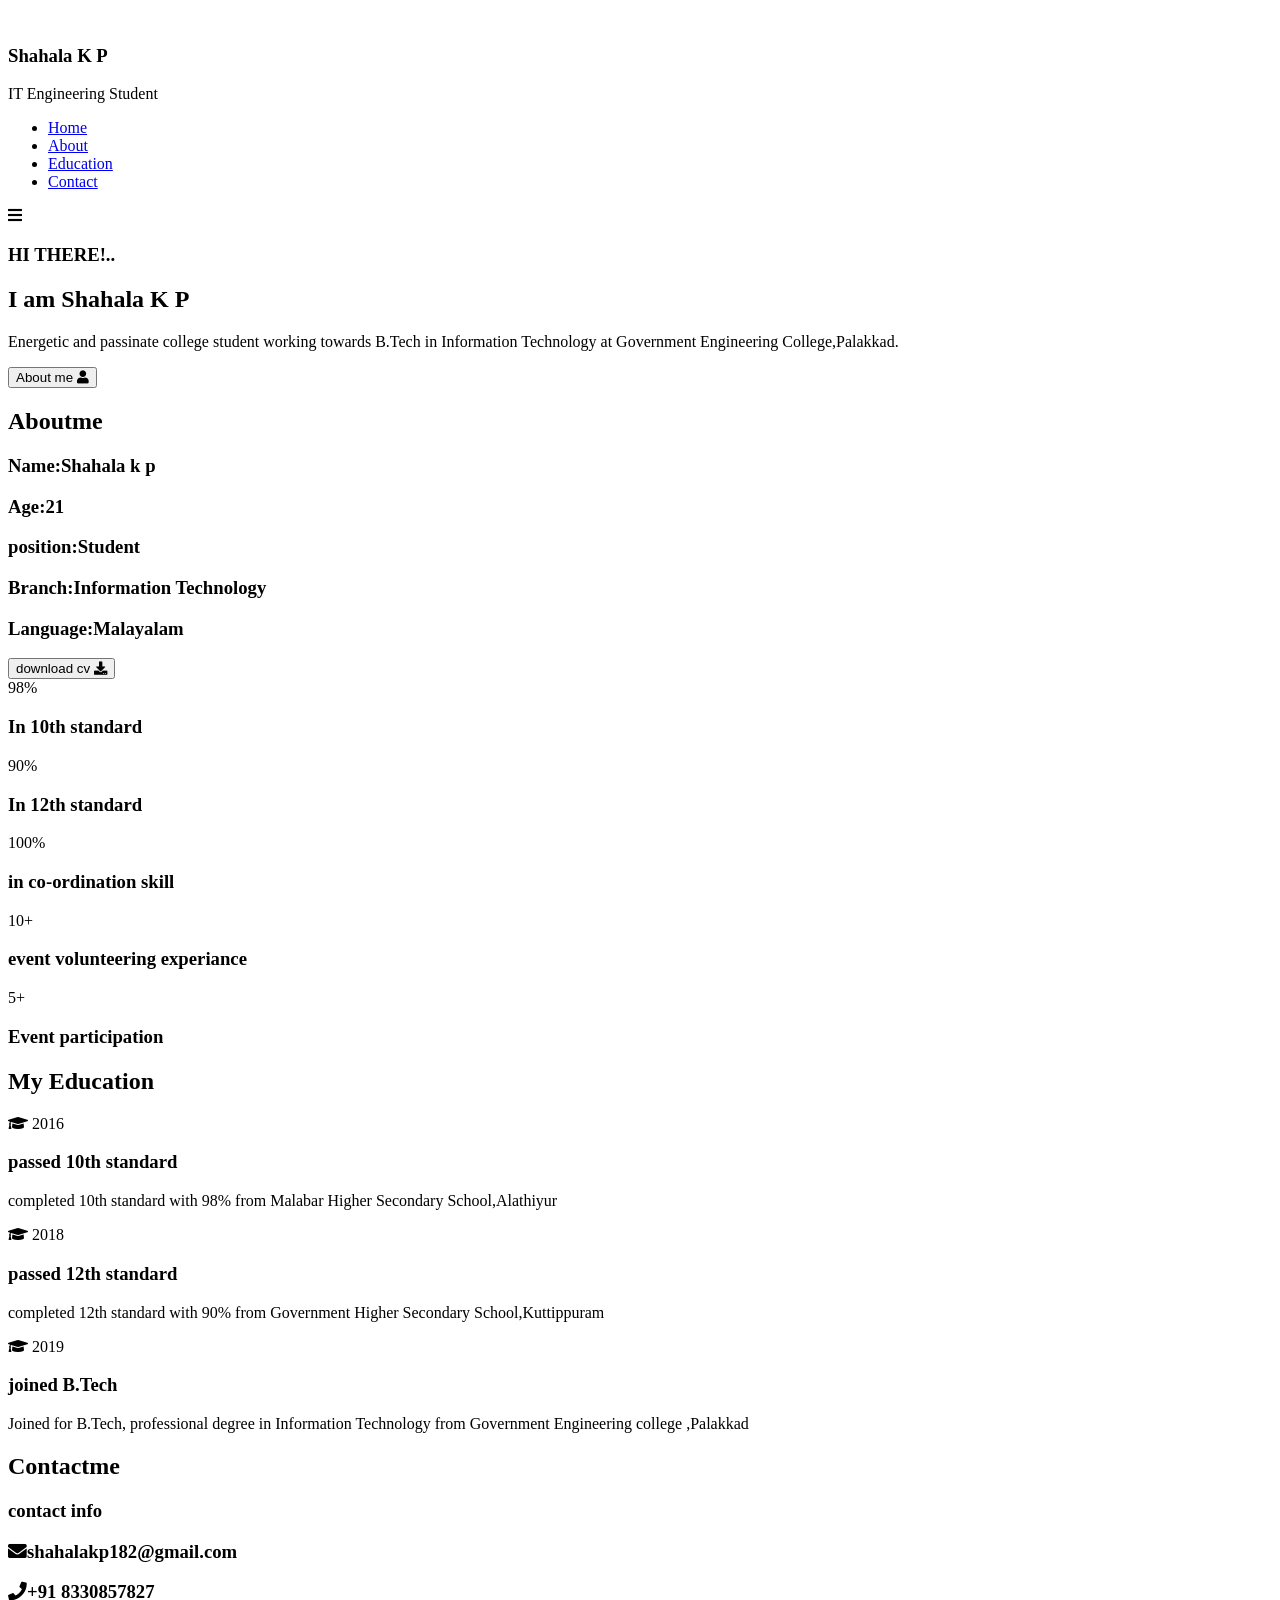
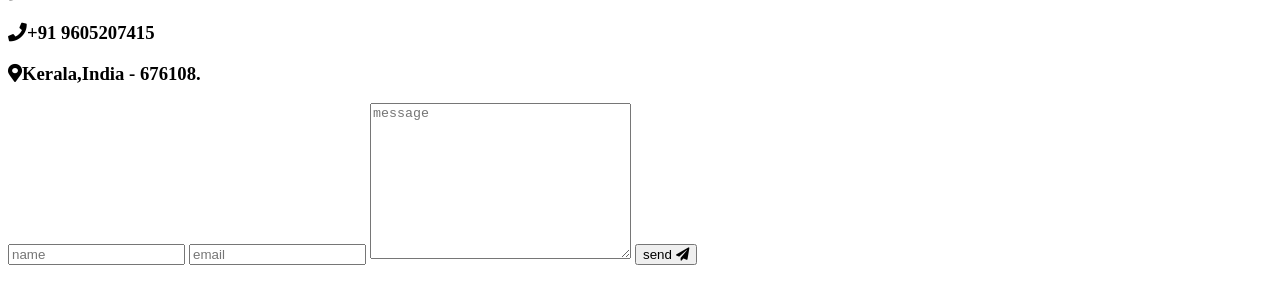
==== web project1/profile.html @ 3b4c4ac5 "Update profile.html" ====
<!DOCTYPE html>
<html lang="en">
<head>
  <meta charset="UTF-8">
  <meta http-equiv="X-UA-Compatible" content="IE=edge">
  <meta name="viewport" content="width=device-width, initial-scale=1.0">
  <title>online portfolio</title>

<link rel="stylesheet" href="https://cdnjs.cloudflare.com/ajax/libs/font-awesome/5.15.4/css/all.min.css">
<link rel="stylesheet" href="portfolioproject/web project1/style.css">


</head>
<body>
  <header>
    <div class="user">
      <img src="C:\Users\Shahala KP\Documents\web project1\shalu.jfif" alt="">
      <h3 class="name">Shahala K P</h3>
      <p class="post">IT Engineering Student</p>
      
  </div>
  <nav class="navbar">
    <ul>
      <li><a href="#home">Home</a></li>
      <li><a href="#about">About</a></li>
      <li><a href="#education">Education</a></li>
      <li><a href="#contact">Contact</a></li>
      </li>
    </ul>
  </nav>

</header>

<div id="menu" class="fas fa-bars"></div>

<section class="home" id="home">
  <h3>HI THERE!..</h3>
  <h1>I am <span>Shahala K P</span></h1>
  <P>Energetic and passinate college student working towards B.Tech in Information Technology at Government Engineering College,Palakkad.</P>
  <a href="#about"><button class="btn">About me <i class="fas fa-user"></i></button></a>
</section>


<section class="about" id="about">
  <h1 class="heading"><span>About</span>me</h1>
  <div class="row">
    <div class="info">
      <h3><span>Name:</span>Shahala k p</h3>
      <h3><span>Age:</span>21</h3>
      <h3><span>position:</span>Student</h3>
      <h3><span>Branch:</span>Information Technology</h3>
      <h3><span>Language:</span>Malayalam</h3>
      <a href="#"><button class="btn">download cv <i class="fas fa-download"></i></button></a>
    </div>

    <div class="counter">
      <div class="box">
        <span>98%</span>
        <h3>In 10th standard</h3>
      </div>

      <div class="box">
        <span>90%</span>
        <h3>In 12th standard</h3>
      </div>

      <div class="box">
        <span>100%</span>
        <h3>in co-ordination skill</h3>
      </div>

      <div class="box">
        <span>10+</span>
        <h3>event volunteering experiance</h3>
      </div>
      <div class="box">
        <span>5+</span>
        <h3>Event participation</h3>
      </div>
    </div>
  </div>
</section>


<section class="education" id="education">
  <h1 class="heading">My <span>Education</span></h1>
  <div class="box-container">
    <div class="box">
        <i class="fas fa-graduation-cap"></i>
        <span>2016</span>
        <h3>passed 10th standard</h3>
        <p>completed 10th standard with 98% from Malabar Higher Secondary School,Alathiyur</p>

    </div>

    <div class="box">
      <i class="fas fa-graduation-cap"></i>
      <span>2018</span>
      <h3>passed 12th standard</h3>
      <p>completed 12th standard with 90% from Government Higher Secondary School,Kuttippuram</p>

  </div>

  <div class="box">
    <i class="fas fa-graduation-cap"></i>
    <span>2019</span>
    <h3>joined B.Tech</h3>
    <p>Joined for B.Tech, professional degree in Information Technology from Government Engineering college ,Palakkad </p>

  </div>
  </div>
</section>

<section class="contact" id="contact">
  <h1 class="heading"> <span>Contact</span>me</h1>
  <div class="row">
    <div class="content">
      <h3 class="title">contact info</h3>
      <div class="info">
        <h3><i class="fas fa-envelope"></i>shahalakp182@gmail.com</h3>
        <h3><i class="fas fa-phone"></i>+91 8330857827</h3>
        <h3><i class="fas fa-phone"></i>+91 9605207415</h3>
        <h3><i class="fas fa-map-marker-alt"></i>Kerala,India - 676108.</h3>
      </div>
  </div>

  <form action="">
    <input type="text" placeholder="name" class="box">
    <input type="email" placeholder="email" class="box">
    <textarea name="" id="" cols="30" rows="10" class="box message" placeholder="message"></textarea>
    <button type="submit" class="btn">send <i class="fas fa-paper-plane"></i></button>

  </form>
</div>
</section>

<a href="#home" class="top">
  <img src="C:\Users\Shahala KP\Documents\web project1\scroll top.png" alt="">
</a>

  <script src="https://cdnjs.cloudflare.com/ajax/libs/jquery/3.6.0/jquery.min.js"></script>
  <script src="C:\Users\Shahala KP\Documents\web project1\program.js">
    
  </script>
</body>
</html>
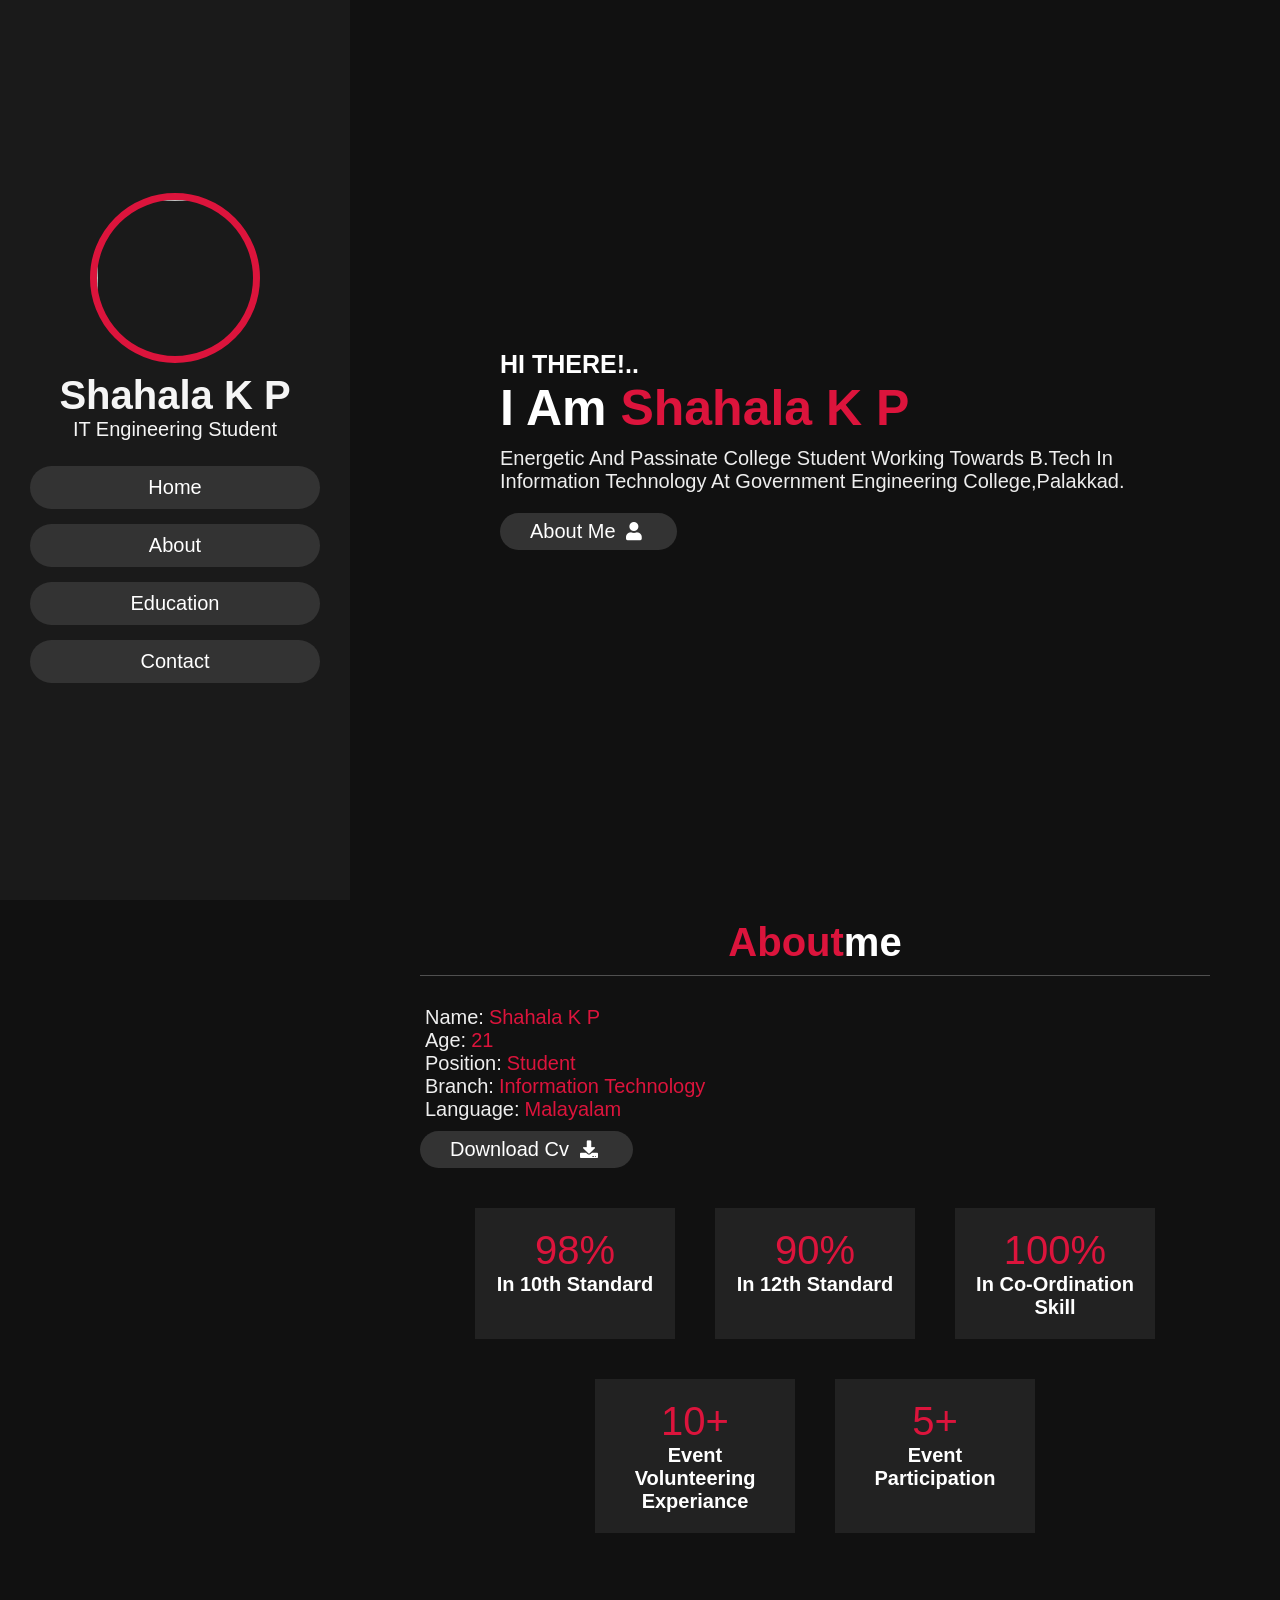
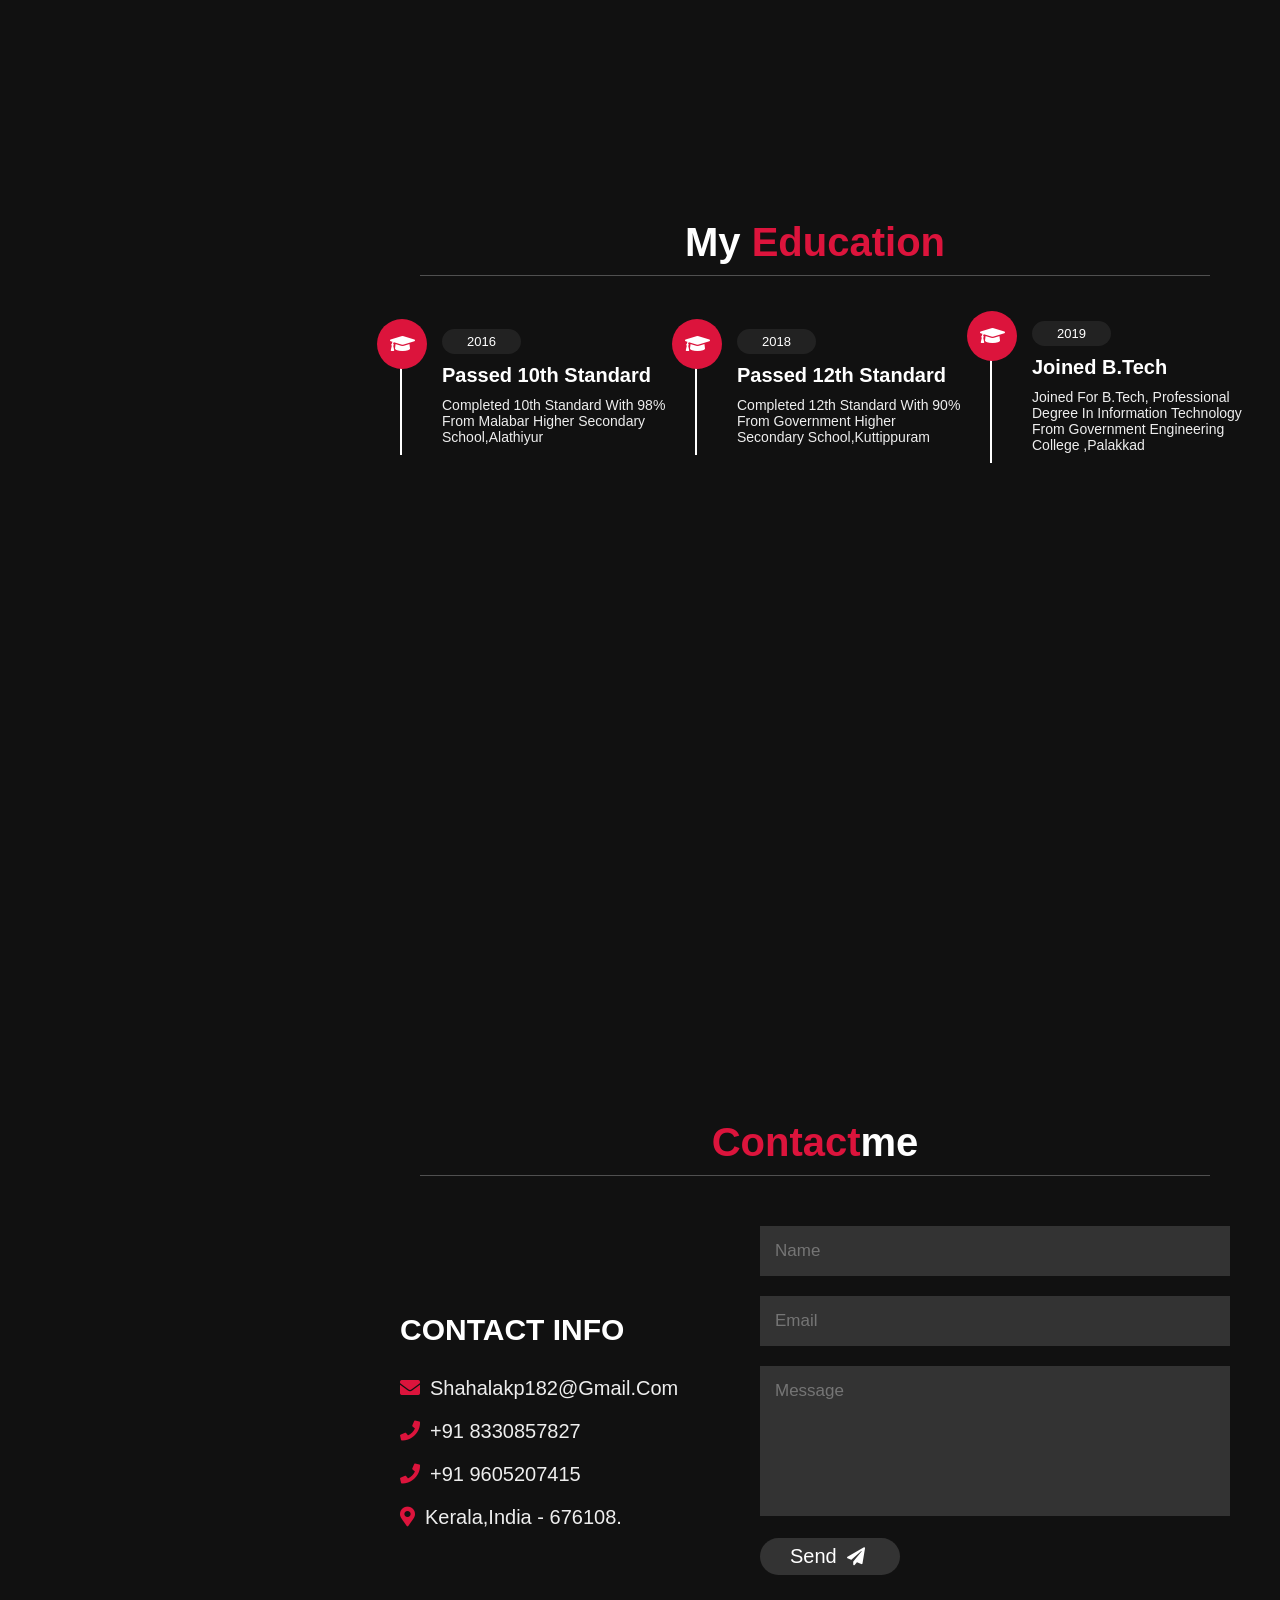
==== commit 89e9dcf6: "Update profile.html" ====
--- a/web project1/profile.html
+++ b/web project1/profile.html
@@ -7,7 +7,7 @@
   <title>online portfolio</title>
 
 <link rel="stylesheet" href="https://cdnjs.cloudflare.com/ajax/libs/font-awesome/5.15.4/css/all.min.css">
-<link rel="stylesheet" href="portfolioproject/web project1/style.css">
+<link rel="stylesheet" href="./style.css">
 
 
 </head>
--- a/web project1/style.css
+++ b/web project1/style.css
@@ -0,0 +1,409 @@
+@import url("https://fonts.googleapis.com/css2?family=Nunito:wght@600&display=swap");
+
+:root {
+  --yellow: crimson;
+}
+
+* {
+  font-family: "Nunito", sans-serif;
+  margin: 0;
+  padding: 0;
+  box-sizing: border-box;
+  text-decoration: none;
+  outline: none;
+  border: none;
+  text-transform: capitalize;
+  transition: all.2s linear;
+}
+
+::selection {
+  background: var(--yellow);
+  color: whitesmoke;
+}
+
+html {
+  font-size: 62.5%;
+  overflow-x: hidden;
+}
+
+html::-webkit-scrollbar {
+  width: 1.4rem;
+}
+
+html::-webkit-scrollbar-track {
+  background: #222;
+}
+
+html::-webkit-scrollbar-thumb {
+  background: var(--yellow);
+}
+
+body {
+  background: #111;
+  overflow-x: hidden;
+  padding-left: 35rem;
+}
+
+section {
+  min-height: 100vh;
+  padding: 1rem;
+}
+
+.btn {
+  padding: 0.7rem 3rem;
+  background: #333;
+  color: #fff;
+  cursor: pointer;
+  margin-top: 1rem;
+  font-size: 2rem;
+  border-radius: 5rem;
+}
+
+.btn i {
+  padding: 0 0.5rem;
+  font-size: 1.8rem;
+}
+
+.btn:hover {
+  background: crimson;
+}
+
+.heading {
+  text-align: center;
+  margin: 0 6rem;
+  font-size: 4rem;
+  padding: 1rem;
+  border-bottom: 0.1rem solid #fff4;
+  color: #fff;
+}
+
+.heading span {
+  color: var(--yellow);
+}
+
+header {
+  position: fixed;
+  top: 0;
+  left: 0;
+  z-index: 1000;
+  height: 100%;
+  width: 35rem;
+  background: #1a1a1a;
+  display: flex;
+  align-items: center;
+  justify-content: center;
+  flex-flow: column;
+  text-align: center;
+}
+
+header .user img {
+  height: 17rem;
+  width: 17rem;
+  border-radius: 50%;
+  object-fit: cover;
+  margin-bottom: 1rem;
+  border: 0.7rem solid crimson;
+}
+
+header .user .name {
+  font-size: 4rem;
+  color: whitesmoke;
+}
+
+header .user .post {
+  font-size: 2rem;
+  color: whitesmoke;
+}
+
+header .navbar {
+  width: 100%;
+}
+
+header .navbar ul {
+  list-style: none;
+  padding: 1rem 3rem;
+}
+
+header .navbar ul li a {
+  display: block;
+  padding: 1rem;
+  margin: 1.5rem 0;
+  background: #333;
+  color: #fff;
+  font-size: 2rem;
+  border-radius: 5rem;
+}
+
+header .navbar ul li a:hover {
+  background: crimson;
+}
+
+#menu {
+  position: fixed;
+  top: 2rem;
+  right: 2rem;
+  background: #333;
+  color: #fff;
+  font-size: 2.5rem;
+  padding: 1rem 1.5rem;
+  z-index: 1000;
+  display: none;
+  cursor: pointer;
+}
+
+.home {
+  display: flex;
+  justify-content: center;
+  flex-flow: column;
+  padding: 0 15rem;
+}
+
+.home h3 {
+  font-size: 2.5rem;
+  color: #fff;
+}
+
+.home h1 {
+  font-size: 5rem;
+  color: #fff;
+}
+
+.home h1 span {
+  color: var(--yellow);
+}
+
+.home p {
+  font-size: 2rem;
+  color: #eee;
+  padding: 1rem 0;
+}
+
+.about .row {
+  display: flex;
+  align-items: center;
+  justify-content: center;
+  flex-wrap: wrap;
+  padding: 1rem 0;
+}
+
+.about .row .info {
+  flex: 1 1 48rem;
+  padding: 2rem 1rem;
+  padding-left: 6rem;
+}
+
+.about .row .info h3 {
+  font-size: 2rem;
+  color: var(--yellow);
+  padding-left: 1rem 0;
+  font-weight: normal;
+}
+
+.about .row .info h3 span {
+  color: #eee;
+  padding: 0 0.5rem;
+}
+
+.about .row .counter {
+  flex: 1 1 48rem;
+  display: flex;
+  justify-content: center;
+  flex-wrap: wrap;
+}
+
+.about .row .counter .box {
+  width: 20rem;
+  background: #222;
+  text-align: center;
+  padding: 2rem;
+  margin: 2rem;
+}
+
+.about .row .counter .box span {
+  font-size: 4rem;
+  color: var(--yellow);
+}
+
+.about .row .counter .box h3 {
+  font-size: 2rem;
+  color: #fff;
+}
+
+.education .box-container {
+  display: flex;
+  align-items: center;
+  justify-content: space-between;
+  flex-wrap: wrap;
+  padding: 1rem 0;
+  padding-left: 3rem;
+}
+
+.education .box-container .box {
+  width: 27rem;
+  margin: 4rem 1rem;
+  padding-left: 4rem;
+  border-left: 0.2rem solid #fff;
+  position: relative;
+}
+
+.education .box-container .box span {
+  font-size: 1.3rem;
+  background: #222;
+  color: #fff;
+  border-radius: 5rem;
+  padding: 0.5rem 2.5rem;
+}
+
+.education .box-container .box h3 {
+  font-size: 2rem;
+  color: #fff;
+  padding-top: 1.5rem;
+}
+
+.education .box-container .box p {
+  font-size: 1.4rem;
+  color: #eee;
+  padding: 1rem 0;
+}
+
+.education .box-container .box i {
+  position: absolute;
+  top: -1.5rem;
+  left: -2.5rem;
+  height: 5rem;
+  width: 5rem;
+  border-radius: 50%;
+  line-height: 5rem;
+  text-align: center;
+  font-size: 2rem;
+  color: #fff;
+  background: var(--yellow);
+}
+
+.contact .row {
+  display: flex;
+  align-items: center;
+  justify-content: center;
+  flex-wrap: wrap;
+}
+
+.contact .row .content {
+  flex: 1 1 30rem;
+  padding: 4rem;
+  padding-bottom: 0;
+}
+
+.contact .row form {
+  flex: 1 1 45rem;
+  padding: 2rem;
+  margin: 2rem;
+  margin-bottom: 4rem;
+}
+
+.contact .row form .box {
+  padding: 1.5rem;
+  margin: 1rem 0;
+  background: #333;
+  color: #fff;
+  text-transform: none;
+  font-size: 1.7rem;
+  width: 100%;
+}
+
+.contact .row form .box::placeholder {
+  text-transform: capitalize;
+}
+
+.contact .row form .message {
+  height: 15rem;
+  resize: none;
+}
+
+.contact .row .content .title {
+  text-transform: uppercase;
+  color: #fff;
+  font-size: 3rem;
+  padding-bottom: 2rem;
+}
+
+.contact .row .content .info h3 {
+  display: flex;
+  align-items: center;
+  font-size: 2rem;
+  color: #eee;
+  padding: 1rem 0;
+  font-weight: normal;
+}
+
+.contact .row .content .info h3 i {
+  padding-right: 1rem;
+  color: var(--yellow);
+}
+
+.top {
+  position: fixed;
+  bottom: 7.5rem;
+  right: 2rem;
+  z-index: 100;
+  display: none;
+}
+
+.top img {
+  height: 3rem;
+  width: 3rem;
+}
+
+@media (max-width: 768px) {
+  html {
+    font-size: 50%;
+  }
+
+  .home {
+    padding: 1rem 4rem;
+  }
+}
+
+@media (max-width: 991px) {
+  header {
+    left: -120%;
+  }
+  #menu {
+    display: block;
+  }
+
+  header .toggle {
+    left: 0%;
+  }
+
+  body {
+    padding: 0;
+  }
+}
+
+@media (max-width: 400px) {
+  header {
+    width: 100vw;
+  }
+
+  .heading {
+    margin: 0 3rem;
+  }
+
+  .about .row .counter .box {
+    width: 100%;
+  }
+
+  .education .box-container .box {
+    width: 100%;
+  }
+
+  .contact .row form {
+    margin: 3rem 0;
+  }
+}
+
+@media (max-width: 768px) {
+  html {
+    font-size: 50%;
+  }
+}
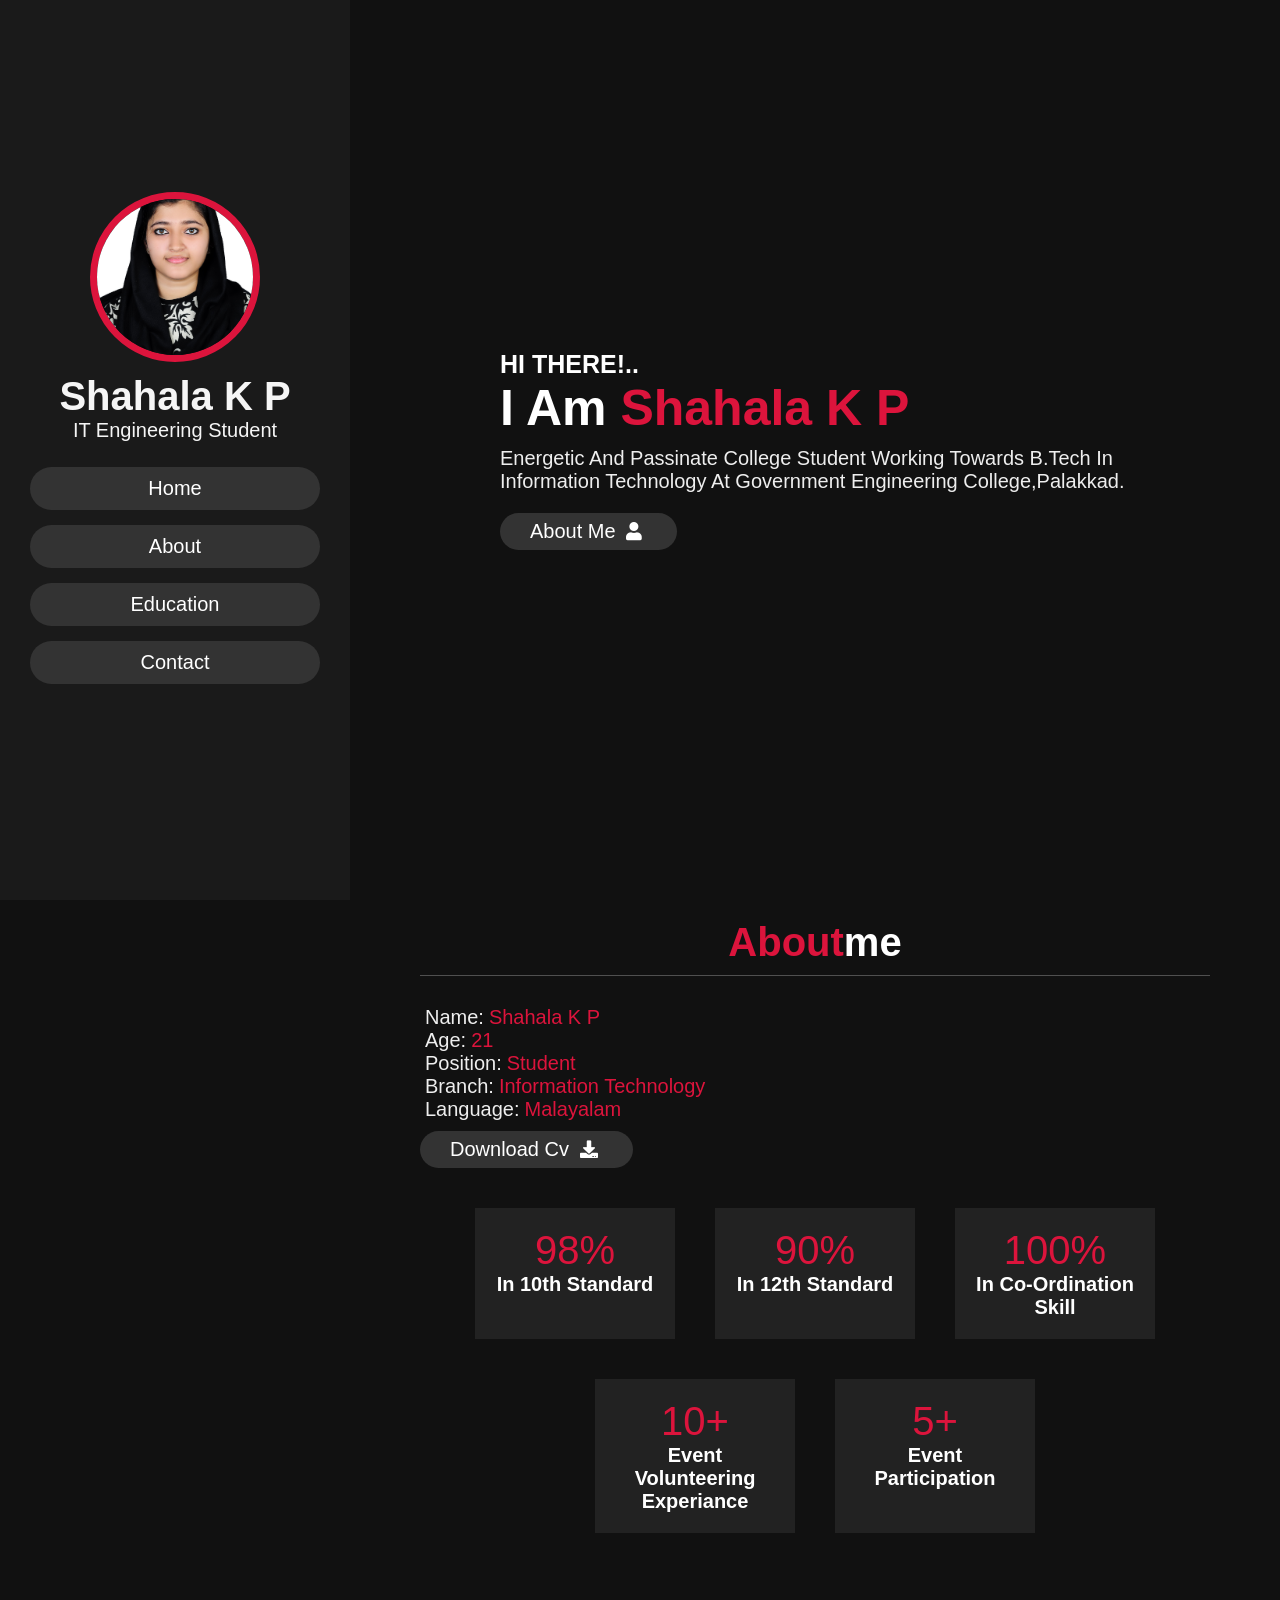
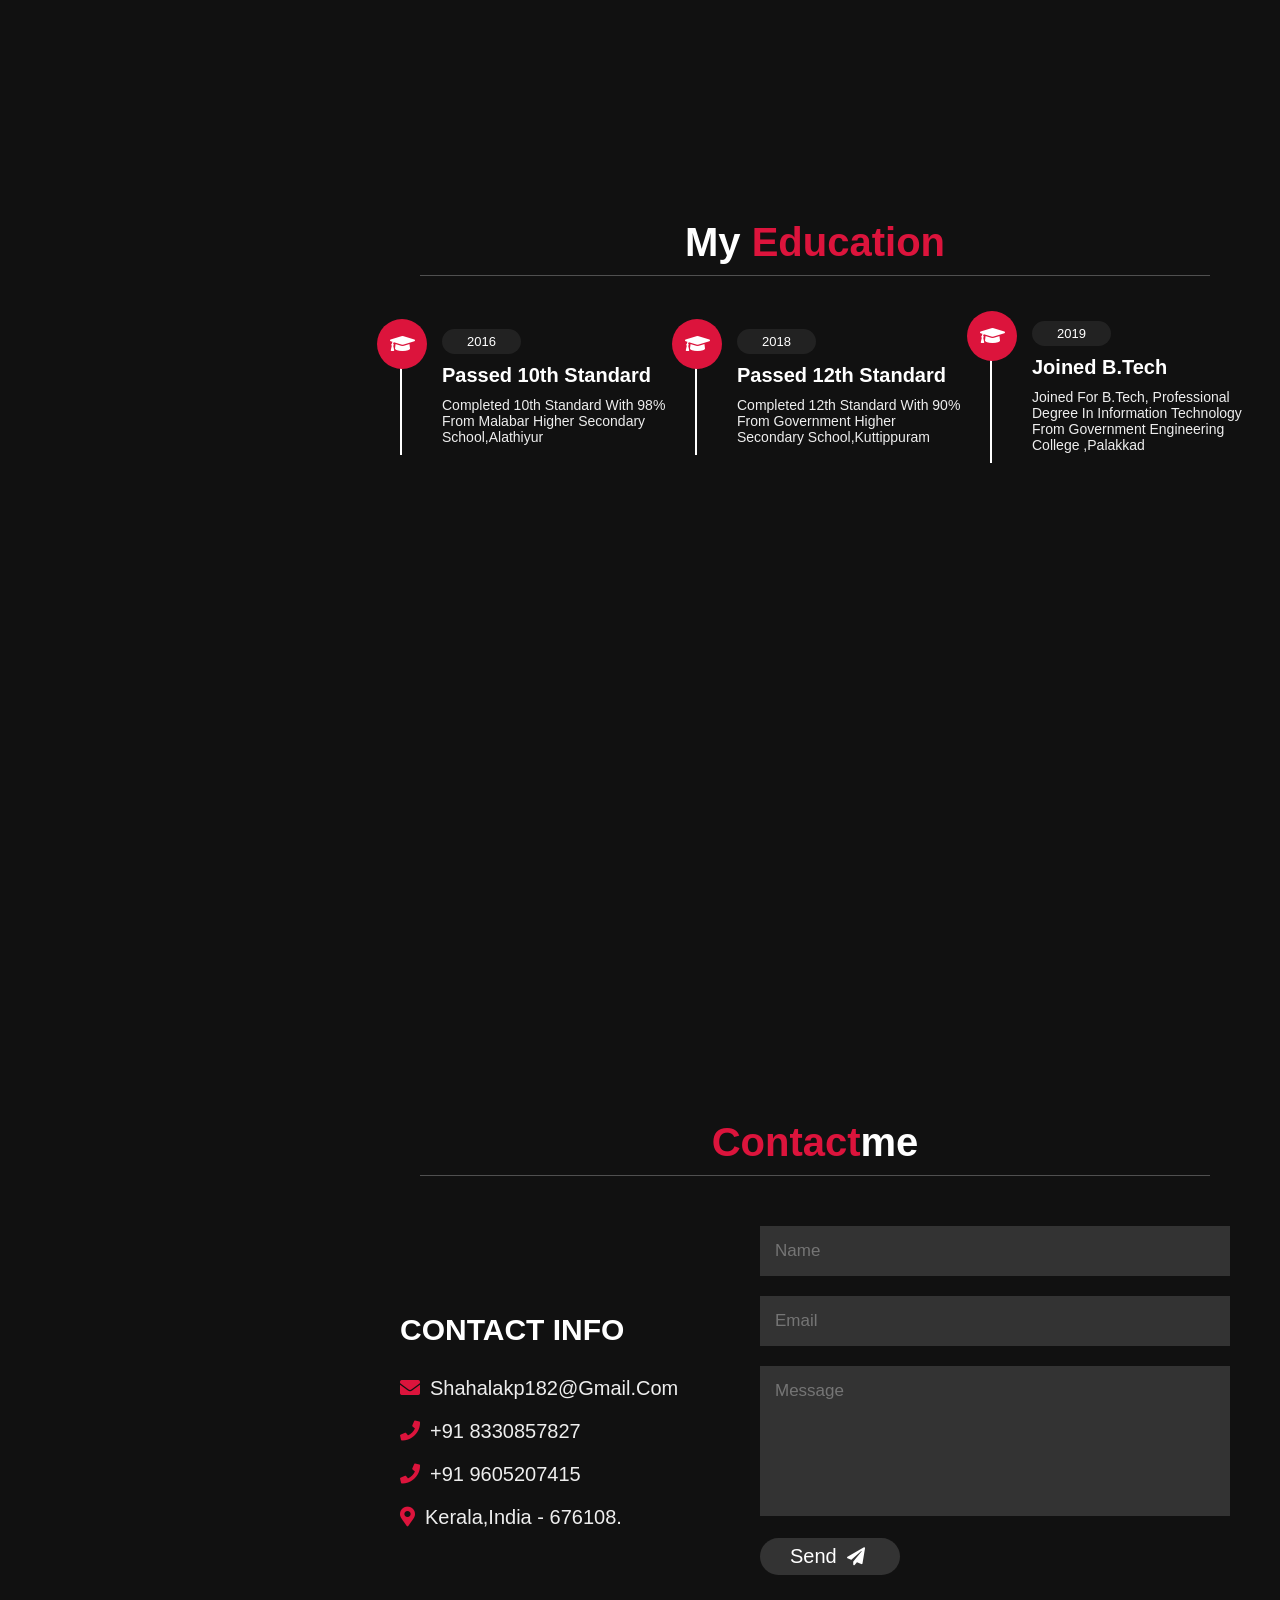
==== commit 27848275: "Update profile.html" ====
--- a/web project1/profile.html
+++ b/web project1/profile.html
@@ -14,7 +14,7 @@
 <body>
   <header>
     <div class="user">
-      <img src="C:\Users\Shahala KP\Documents\web project1\shalu.jfif" alt="">
+      <img src=".\shalu.jfif" alt="">
       <h3 class="name">Shahala K P</h3>
       <p class="post">IT Engineering Student</p>
       
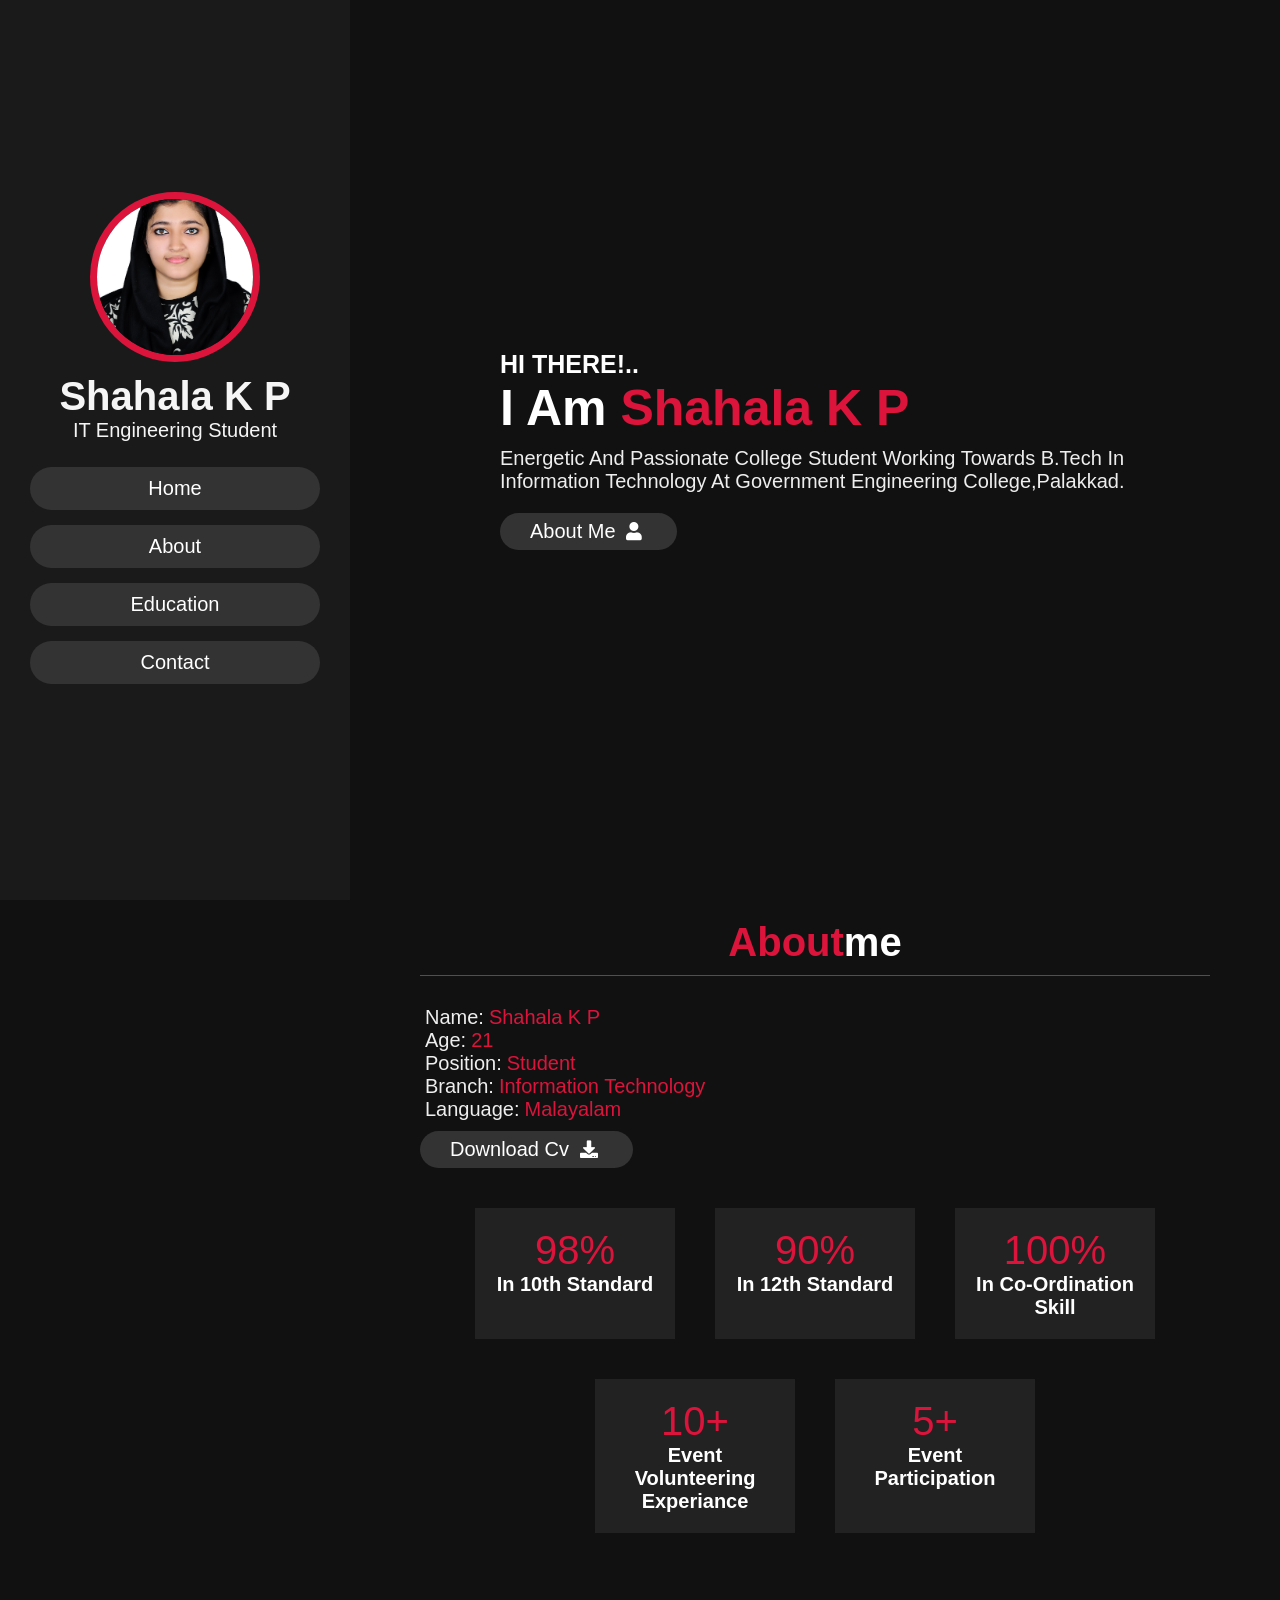
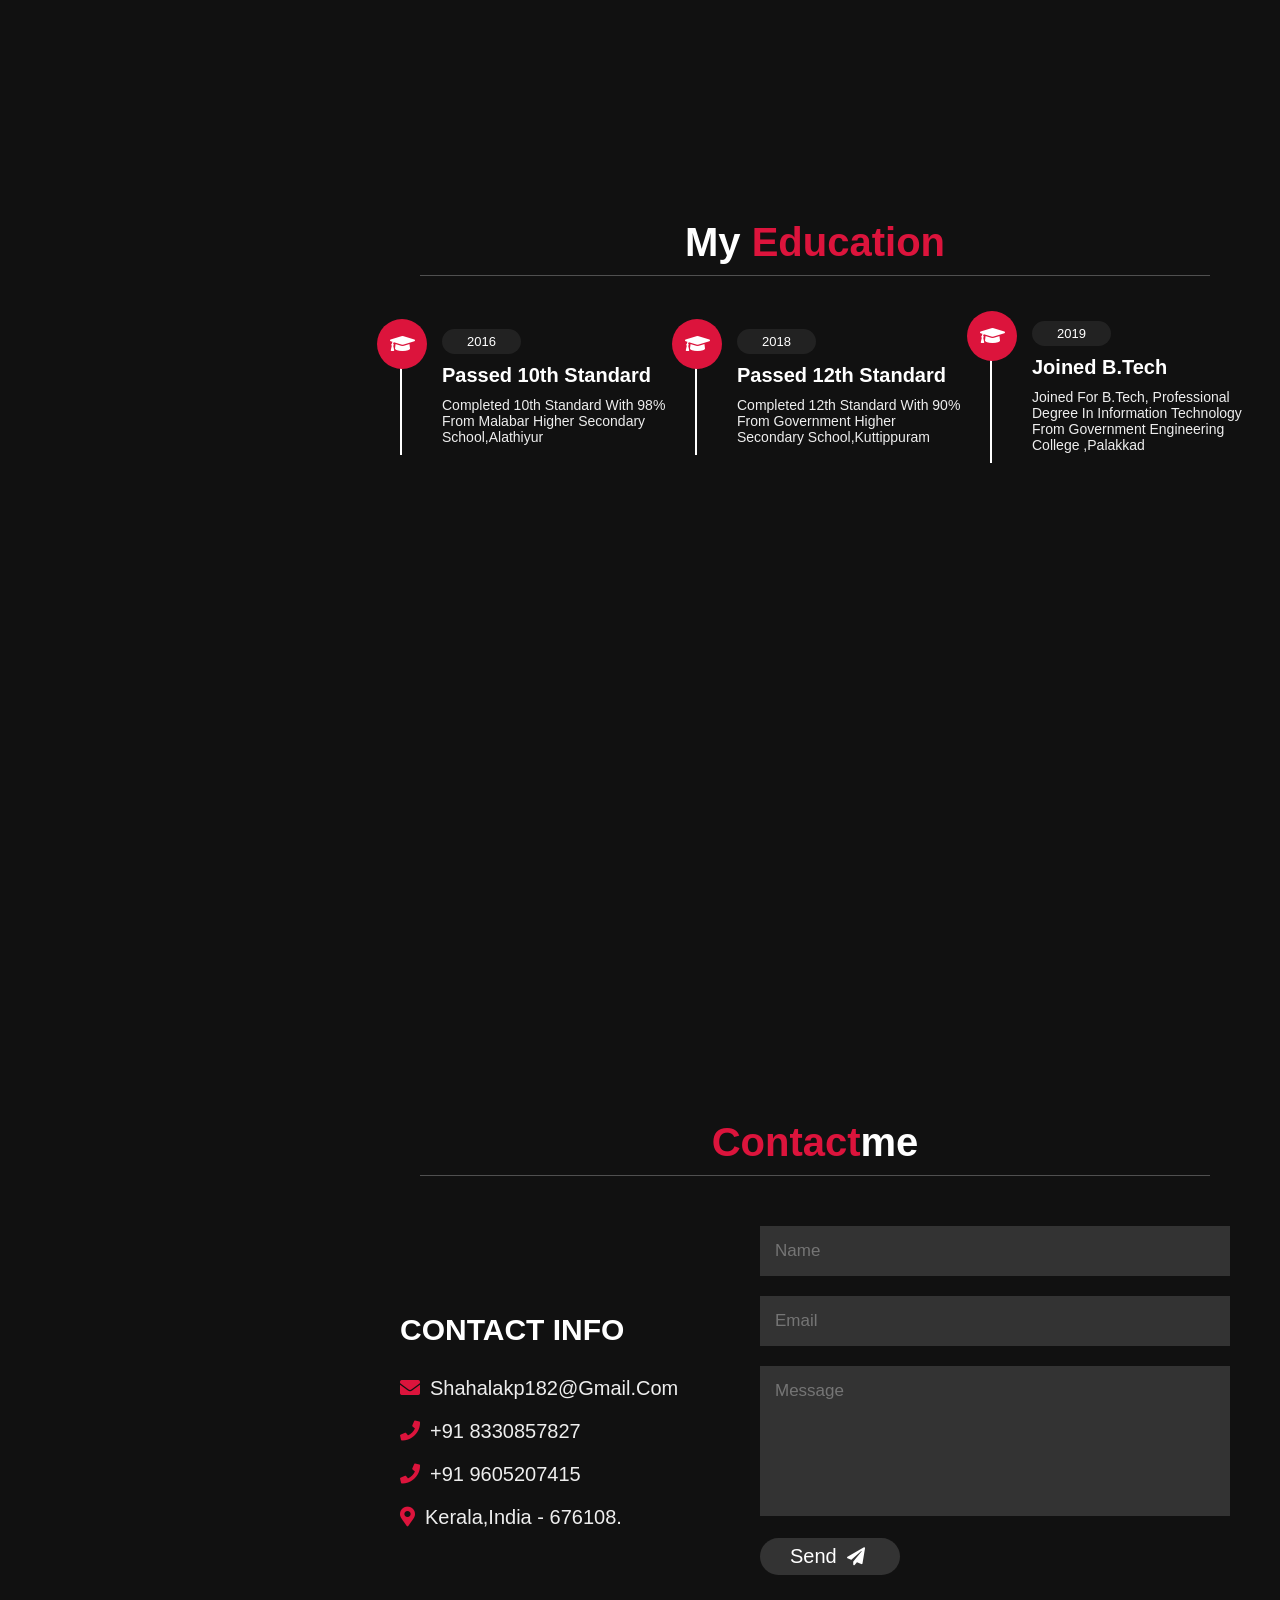
==== commit 7a69e875: "Update profile.html" ====
--- a/web project1/profile.html
+++ b/web project1/profile.html
@@ -14,7 +14,7 @@
 <body>
   <header>
     <div class="user">
-      <img src=".\shalu.jfif" alt="">
+      <img src="./shalu.jfif" alt="">
       <h3 class="name">Shahala K P</h3>
       <p class="post">IT Engineering Student</p>
       
@@ -36,7 +36,7 @@
 <section class="home" id="home">
   <h3>HI THERE!..</h3>
   <h1>I am <span>Shahala K P</span></h1>
-  <P>Energetic and passinate college student working towards B.Tech in Information Technology at Government Engineering College,Palakkad.</P>
+  <P>Energetic and passionate college student working towards B.Tech in Information Technology at Government Engineering College,Palakkad.</P>
   <a href="#about"><button class="btn">About me <i class="fas fa-user"></i></button></a>
 </section>
 
